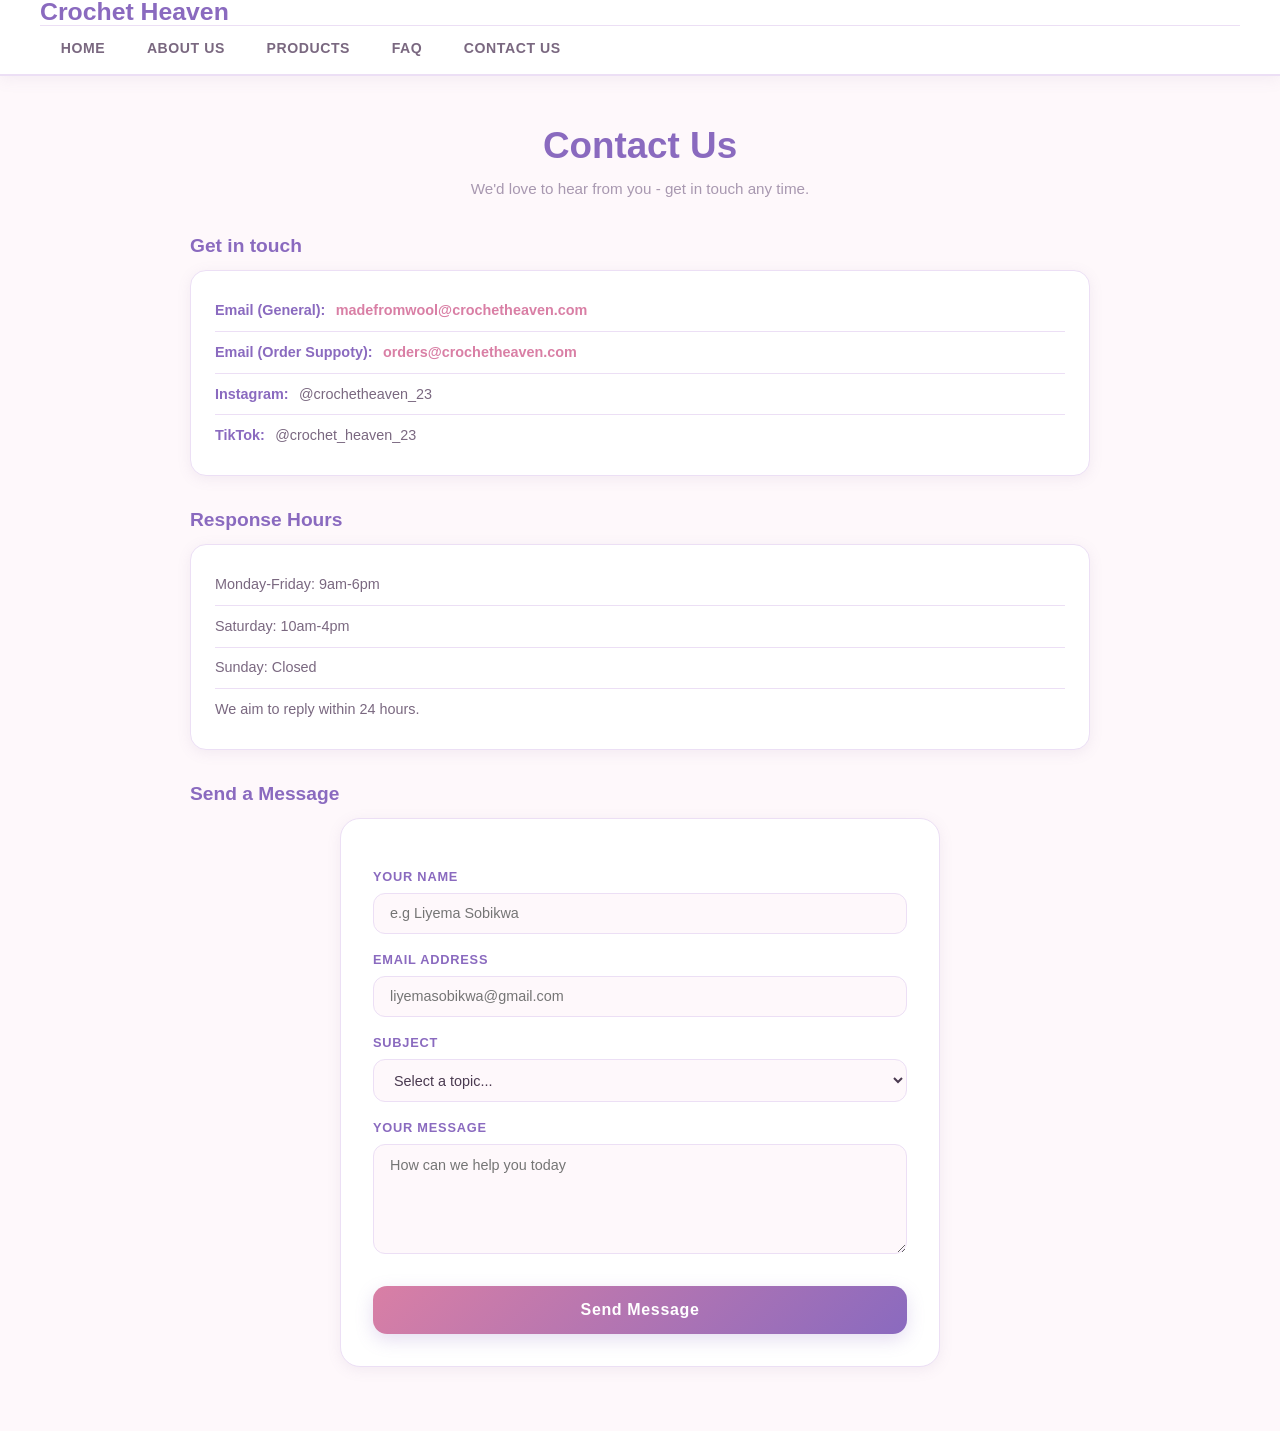
==== contactus.html @ 19e0e8fe "Add all HTML pages to root with corrected CSS and navigation paths" ====
<!DOCTYPE html>
<html lang="en">
<head>
    <meta charset="UTF-8" />
    <meta name="viewport" content="width=device-width, initial-scale=1.0" />
    <link rel="stylesheet" href="./style.css" />
    <title>Contact Us - Crochet Heaven</title>
</head>

<body>
    <header>
        <h1>Crochet Heaven</h1>
        <nav>
            <ul>
                <li><a href="./index.html">Home</a></li>
                <li><a href="./about.html">About Us</a></li>
                <li><a href="./products.html">Products</a></li>
                <li><a href="./FAQ.html">FAQ</a></li>
                <li><a href="./contactus.html">Contact Us</a></li>
            </ul>
        </nav>
    </header>

    <main>
        <section id="contact">
    <h2>Contact Us</h2>
    <p>We'd love to hear from you - get in touch any time.</p>

    <h3>Get in touch</h3>
    <ul>
        <li><strong>Email (General):</strong> <a href="mailto:madefromwool@crochetheaven.com">madefromwool@crochetheaven.com</a></li>
        <li><strong>Email (Order Suppoty):</strong> <a href="mailto:orders@crochetheaven.com">orders@crochetheaven.com</a></li>
        <li><strong>Instagram:</strong> @crochetheaven_23</li>
        <li><strong>TikTok:</strong> @crochet_heaven_23</li>
    </ul>
    <h3>Response Hours</h3>
    <ul>
        <li>Monday-Friday: 9am-6pm</li>
        <li>Saturday: 10am-4pm</li>
        <li>Sunday: Closed</li>
        <li>We aim to reply within 24 hours.</li>
    </ul>

    <h3>Send a Message</h3>
    <form action="#" method="post">

        <label for="contact-name">Your Name</label></br />
        <input type="text" id="contact-name" name="name" placeholder="e.g Liyema Sobikwa" required /><br /><br />

        <label for="contact-email">Email Address</label><br />
        <input type="email" id="contact-email" name="email" placeholder="liyemasobikwa@gmail.com" required /><br /><br />

        <label for="contact-subject">Subject</label>
        <select id="contact-subject" name="subject">
            <option value="">Select a topic...</option>
            <option>General Enquiry</option>
            <option>Order Update</option>
            <option>Custom Order Question</option>
            <option>Returns &amp; Exchanges</option>
            <option>Wholesale / Collaboration</option>
            <option>Other</option>
        </select><br /><br />

        <label for="contact-message">Your Message</label><br />
        <textarea id="contact-message" name="Message" rows="5" cols="40" placeholder="How can we help you today"></textarea><br /><br />

        <button type="submit">Send Message</button>
    </form>
    </section>
    </main>
</body>
</html>
---- style.css ----
:root {
  
  --pink:        #f9d7e3;
  --pink-mid:    #f0b8cc;
  --pink-deep:   #d97fa5;
  --blue:        #cde8f5;
  --blue-mid:    #a8d4eb;
  --blue-deep:   #5fa8cc;
  --lavender:    #ddd0f0;
  --lav-mid:     #c4b0e0;
  --lav-deep:    #8a6abf;
  --bg:          #fef8fb;
  --white:       #ffffff;
  --text:        #4a3a50;
  --text-light:  #7a6880;
  --text-xlight: #a898b0;
  --border:      #ecdff5;
  --shadow:      rgba(140, 110, 160, 0.10);
}




*,
*::before,
*::after {
  margin: 0;
  padding: 0;
  box-sizing: border-box;
}

html {
  scroll-behavior: smooth;
}

body {
  font-family: 'Nunito', sans-serif;
  background-color: var(--bg);
  color: var(--text);
  line-height: 1.6;
  min-height: 100vh;
}

h1, h2, h3, h4, h5, h6 {
  font-family: 'Quicksand', sans-serif;
  font-weight: 700;
  color: var(--lav-deep);
  line-height: 1.2;
}

p {
  color: var(--text-light);
  font-size: 0.95rem;
  line-height: 1.75;
}

a {
  color: var(--pink-deep);
  text-decoration: none;
  transition: color 0.2s;
}

a:hover {
  color: var(--lav-deep);
  text-decoration: underline;
}

img {
  display: block;
  max-width: 100%;
  height: auto;
  border-radius: 12px;
}

ul {
  list-style: none;
}

hr {
  border: none;
  border-top: 1.5px solid var(--border);
  margin: 3rem auto;
  max-width: 900px;
}


/* ── 3. HEADER ─────────────────────────────────────────────── */

header {
  background-color: var(--white);
  border-bottom: 2px solid var(--border);
  padding: 0 2.5rem;
  position: sticky;
  top: 0;
  z-index: 200;
  box-shadow: 0 2px 16px var(--shadow);
}

/* Logo row */
header > div:first-child {
  display: flex;
  align-items: center;
  justify-content: space-between;
  padding: 1rem 0;
  gap: 1rem;
  flex-wrap: wrap;
}

header h1 {
  font-size: 1.55rem;
  color: var(--lav-deep);
  line-height: 1;
}

header > div:first-child > div > p {
  font-size: 0.7rem;
  color: var(--pink-deep);
  letter-spacing: 0.14em;
  text-transform: uppercase;
  font-weight: 600;
}

/* Search bar */
header input[type="text"] {
  border: 1.5px solid var(--lav-mid);
  border-right: none;
  border-radius: 50px 0 0 50px;
  padding: 0.45rem 1rem;
  font-family: 'Nunito', sans-serif;
  font-size: 0.85rem;
  color: var(--text);
  background: var(--bg);
  outline: none;
  width: 190px;
  transition: border-color 0.2s, box-shadow 0.2s;
}

header input[type="text"]:focus {
  border-color: var(--lav-deep);
  box-shadow: 0 0 0 3px rgba(138, 106, 191, 0.12);
}

header input[type="text"]::placeholder {
  color: var(--text-xlight);
}

/* My Account button & Search button share base button styles */
header button {
  background: linear-gradient(135deg, var(--lav-deep), var(--pink-deep));
  color: white;
  border: none;
  cursor: pointer;
  padding: 0.48rem 1rem;
  font-family: 'Nunito', sans-serif;
  font-size: 0.85rem;
  font-weight: 600;
  transition: opacity 0.2s, transform 0.15s;
}

header button:hover {
  opacity: 0.88;
  transform: translateY(-1px);
}

/* Search button — right half */
header > div:nth-child(2) button {
  border-radius: 0 50px 50px 0;
}

/* My Account button — standalone */
header > div:nth-child(3) button {
  background: linear-gradient(135deg, var(--pink-mid), var(--lav-mid));
  color: var(--lav-deep);
  border-radius: 50px;
  padding: 0.5rem 1.2rem;
  font-family: 'Quicksand', sans-serif;
  font-weight: 700;
  box-shadow: 0 2px 8px rgba(196, 176, 224, 0.4);
}

header > div:nth-child(3) button:hover {
  box-shadow: 0 4px 14px rgba(196, 176, 224, 0.5);
}


/* NAVIGATION */

nav {
  border-top: 1px solid var(--border);
}

nav ul {
  display: flex;
  gap: 0;
  padding: 0;
}

nav ul li a {
  display: block;
  text-decoration: none;
  color: var(--text-light);
  font-family: 'Quicksand', sans-serif;
  font-size: 0.88rem;
  font-weight: 600;
  letter-spacing: 0.04em;
  text-transform: uppercase;
  padding: 0.7rem 1.3rem;
  border-bottom: 3px solid transparent;
  transition: color 0.2s, border-color 0.2s;
}

nav ul li a:hover,
nav ul li a.active {
  color: var(--lav-deep);
  border-bottom-color: var(--lav-deep);
  text-decoration: none;
}

/* MAIN & SECTIONS */

main {
  max-width: 1100px;
  margin: 0 auto;
  padding: 0 1.5rem;
}

section {
  padding: 3rem 0 4rem;
}

section h2 {
  font-size: clamp(1.6rem, 4vw, 2.3rem);
  color: var(--lav-deep);
  margin-bottom: 0.5rem;
  text-align: center;
}

section > p:first-of-type {
  text-align: center;
  color: var(--text-xlight);
  margin-bottom: 2rem;
}


/* HOME — HERO */

#home {
  background: linear-gradient(160deg, #fce8f0 0%, #e8d8f5 45%, #cde8f5 100%);
  border-radius: 24px;
  padding: 4.5rem 2.5rem;
  text-align: center;
  margin-top: 2rem;
}

#home h2 {
  font-size: clamp(2rem, 5vw, 3.4rem);
  color: var(--lav-deep);
  margin-bottom: 1rem;
}

#home > p {
  max-width: 500px;
  margin: 0 auto 2.2rem;
  font-size: 1.05rem;
  color: var(--text-light);
}

/* Hero call-to-action buttons */
#home > a button {
  background: linear-gradient(135deg, var(--pink-deep), var(--lav-deep));
  color: white;
  border: none;
  cursor: pointer;
  padding: 0.85rem 2.2rem;
  border-radius: 50px;
  font-family: 'Quicksand', sans-serif;
  font-size: 0.95rem;
  font-weight: 700;
  margin: 0.3rem;
  box-shadow: 0 6px 20px rgba(138, 106, 191, 0.25);
  transition: transform 0.15s, box-shadow 0.2s;
}

#home > a button:hover {
  transform: translateY(-2px);
  box-shadow: 0 10px 26px rgba(138, 106, 191, 0.32);
}

#home > a:last-of-type button {
  background: rgba(255, 255, 255, 0.85);
  color: var(--lav-deep);
  border: 2px solid var(--lav-mid);
  box-shadow: none;
}

#home > a:last-of-type button:hover {
  background: var(--lavender);
}

/* "Why Choose Us" list */
#home h3 {
  font-size: 1.3rem;
  color: var(--lav-deep);
  margin: 2.5rem 0 1.2rem;
}

#home ul {
  display: grid;
  grid-template-columns: repeat(auto-fit, minmax(200px, 1fr));
  gap: 1.2rem;
  max-width: 860px;
  margin: 0 auto;
  text-align: left;
}

#home ul li {
  background: var(--white);
  border-radius: 16px;
  padding: 1.3rem 1.2rem;
  border: 1.5px solid var(--border);
  box-shadow: 0 3px 12px var(--shadow);
  font-size: 0.88rem;
  color: var(--text-light);
  line-height: 1.55;
  transition: transform 0.2s, box-shadow 0.2s;
}

#home ul li:hover {
  transform: translateY(-4px);
  box-shadow: 0 8px 22px rgba(140, 110, 160, 0.14);
}

#home ul li strong {
  display: block;
  color: var(--lav-deep);
  font-family: 'Quicksand', sans-serif;
  font-size: 0.97rem;
  margin-bottom: 0.3rem;
}


/*  ABOUT US */

#about {
  display: grid;
  grid-template-columns: 1fr 1fr;
  gap: 3rem;
  align-items: start;
  text-align: left;
}

#about h2 {
  grid-column: 1 / -1;
  text-align: center;
}

#about h3 {
  font-size: 1.5rem;
  color: var(--lav-deep);
  margin-bottom: 0.9rem;
}

#about p {
  margin-bottom: 0.9rem;
  color: var(--text-light);
}

/* Tags list */
#about ul {
  display: flex;
  flex-wrap: wrap;
  gap: 0.5rem;
  margin-top: 1rem;
}

#about ul li {
  background: var(--lavender);
  color: var(--lav-deep);
  padding: 0.28rem 0.9rem;
  border-radius: 50px;
  font-size: 0.78rem;
  font-weight: 700;
  letter-spacing: 0.04em;
}

@media (max-width: 640px) {
  #about {
    grid-template-columns: 1fr;
  }
}


/*  PRODUCTS */

#products {
  text-align: center;
}

#products article {
  display: inline-block;
  vertical-align: top;
  width: calc(25% - 1.2rem);
  margin: 0.6rem;
  background: var(--white);
  border-radius: 20px;
  overflow: hidden;
  border: 1.5px solid var(--border);
  box-shadow: 0 3px 14px var(--shadow);
  text-align: left;
  transition: transform 0.2s, box-shadow 0.2s;
}

#products article:hover {
  transform: translateY(-6px);
  box-shadow: 0 14px 32px rgba(140, 110, 160, 0.16);
}

#products article img {
  width: 100%;
  height: 200px;
  object-fit: cover;
  border-radius: 0;
  background: var(--lavender);
}

#products article h3 {
  font-size: 1rem;
  color: var(--lav-deep);
  padding: 0.8rem 1rem 0.2rem;
}

#products article p {
  padding: 0 1rem;
  font-size: 0.8rem;
  color: var(--text-xlight);
  line-height: 1.4;
}

/* Price list item */
#products article p:last-of-type {
  padding-bottom: 0.8rem;
}

#products article p strong {
  color: var(--pink-deep);
  font-size: 1rem;
}

/* Bestseller / New badge — first strong in first p */
#products article p:first-of-type strong {
  display: inline-block;
  background: linear-gradient(135deg, var(--pink-mid), var(--lav-mid));
  color: white;
  font-size: 0.67rem;
  padding: 0.18rem 0.65rem;
  border-radius: 50px;
  letter-spacing: 0.06em;
  text-transform: uppercase;
}

#products article button {
  display: block;
  margin: 0 1rem 1rem;
  background: linear-gradient(135deg, var(--blue-mid), var(--lav-mid));
  color: white;
  border: none;
  cursor: pointer;
  padding: 0.42rem 1rem;
  border-radius: 50px;
  font-family: 'Quicksand', sans-serif;
  font-size: 0.8rem;
  font-weight: 700;
  transition: opacity 0.2s, transform 0.15s;
}

#products article button:hover {
  opacity: 0.88;
  transform: scale(1.04);
}

@media (max-width: 900px) {
  #products article { width: calc(50% - 1.2rem); }
}

@media (max-width: 540px) {
  #products article { width: 100%; margin: 0.6rem 0; }
}


/*FORMS (Custom Order & Contact) */

section form {
  max-width: 600px;
  margin: 0 auto;
  background: var(--white);
  border-radius: 20px;
  padding: 2rem;
  border: 1.5px solid var(--border);
  box-shadow: 0 3px 14px var(--shadow);
}

section form label {
  display: block;
  font-size: 0.8rem;
  font-weight: 700;
  color: var(--lav-deep);
  letter-spacing: 0.06em;
  text-transform: uppercase;
  margin-bottom: 0.35rem;
  margin-top: 1rem;
}

section form input[type="text"],
section form input[type="email"],
section form select,
section form textarea {
  width: 100%;
  padding: 0.72rem 1rem;
  border: 1.5px solid var(--border);
  border-radius: 12px;
  background: var(--bg);
  color: var(--text);
  font-family: 'Nunito', sans-serif;
  font-size: 0.9rem;
  outline: none;
  transition: border-color 0.2s, box-shadow 0.2s;
}

section form input:focus,
section form select:focus,
section form textarea:focus {
  border-color: var(--lav-mid);
  box-shadow: 0 0 0 3px rgba(196, 176, 224, 0.25);
}

section form textarea {
  resize: vertical;
  min-height: 110px;
}

section form br {
  display: none;
}

section form button[type="submit"] {
  display: block;
  width: 100%;
  margin-top: 1.5rem;
  background: linear-gradient(135deg, var(--pink-deep), var(--lav-deep));
  color: white;
  border: none;
  cursor: pointer;
  padding: 0.95rem;
  border-radius: 14px;
  font-family: 'Quicksand', sans-serif;
  font-size: 1rem;
  font-weight: 700;
  letter-spacing: 0.04em;
  box-shadow: 0 6px 18px rgba(138, 106, 191, 0.22);
  transition: transform 0.15s, box-shadow 0.2s;
}

section form button[type="submit"]:hover {
  transform: translateY(-2px);
  box-shadow: 0 10px 24px rgba(138, 106, 191, 0.3);
}

/* "How it works" info paragraph above form */
#custom p strong {
  color: var(--pink-deep);
}

#custom > p:nth-of-type(2) {
  max-width: 600px;
  margin: 0 auto 1.5rem;
  background: linear-gradient(135deg, var(--pink), var(--lavender));
  border-left: 4px solid var(--lav-mid);
  border-radius: 12px;
  padding: 1rem 1.2rem;
  font-size: 0.87rem;
  color: var(--lav-deep);
  text-align: left;
}


/* FAQ  */

#faq {
  max-width: 700px;
  margin: 0 auto;
}

#faq h3 {
  font-size: 1rem;
  color: var(--lav-deep);
  background: var(--white);
  border: 1.5px solid var(--border);
  border-radius: 14px 14px 0 0;
  padding: 1rem 1.3rem;
  margin-top: 0.9rem;
  cursor: default;
  box-shadow: 0 2px 8px var(--shadow);
}

#faq h3 + p {
  background: var(--white);
  border: 1.5px solid var(--border);
  border-top: none;
  border-radius: 0 0 14px 14px;
  padding: 0.8rem 1.3rem 1.1rem;
  font-size: 0.9rem;
  color: var(--text-light);
  line-height: 1.75;
  margin-bottom: 0;
  box-shadow: 0 3px 10px var(--shadow);
}


/* CONTACT US */

#contact {
  max-width: 900px;
  margin: 0 auto;
}

#contact h3 {
  font-size: 1.2rem;
  color: var(--lav-deep);
  margin: 2rem 0 0.8rem;
  text-align: left;
}

/* Contact info list */
#contact ul {
  background: var(--white);
  border-radius: 16px;
  border: 1.5px solid var(--border);
  padding: 1.2rem 1.5rem;
  box-shadow: 0 3px 14px var(--shadow);
  margin-bottom: 1.5rem;
}

#contact ul li {
  padding: 0.55rem 0;
  border-bottom: 1px solid var(--border);
  font-size: 0.9rem;
  color: var(--text-light);
}

#contact ul li:last-child {
  border-bottom: none;
}

#contact ul li strong {
  color: var(--lav-deep);
  margin-right: 0.4rem;
}

#contact ul li a {
  color: var(--pink-deep);
  font-weight: 600;
}

#contact ul li a:hover {
  color: var(--lav-deep);
}


/*  FOOTER */

footer {
  background: linear-gradient(135deg, var(--lav-deep), #7056a8);
  color: rgba(255, 255, 255, 0.85);
  text-align: center;
  padding: 2.5rem 2rem;
  margin-top: 4rem;
}

footer p {
  color: rgba(255, 255, 255, 0.75);
  font-size: 0.85rem;
  line-height: 1.8;
}

footer strong {
  font-family: 'Quicksand', sans-serif;
  font-size: 1.1rem;
  color: white;
}

footer a {
  color: rgba(255, 255, 255, 0.75);
}

footer a:hover {
  color: white;
  text-decoration: underline;
}


/*  RESPONSIVE  */

@media (max-width: 768px) {
  header {
    padding: 0 1.2rem;
  }

  header > div:first-child {
    flex-direction: column;
    align-items: flex-start;
    gap: 0.8rem;
  }

  nav ul {
    flex-wrap: wrap;
  }

  nav ul li a {
    padding: 0.6rem 0.8rem;
    font-size: 0.78rem;
  }

  main {
    padding: 0 1rem;
  }

  #home {
    padding: 3rem 1.2rem;
  }

  #about {
    grid-template-columns: 1fr;
  }

  section form {
    padding: 1.4rem;
  }
}

@media (max-width: 480px) {
  header input[type="text"] {
    width: 130px;
  }

  #home h2 {
    font-size: 1.8rem;
  }
}
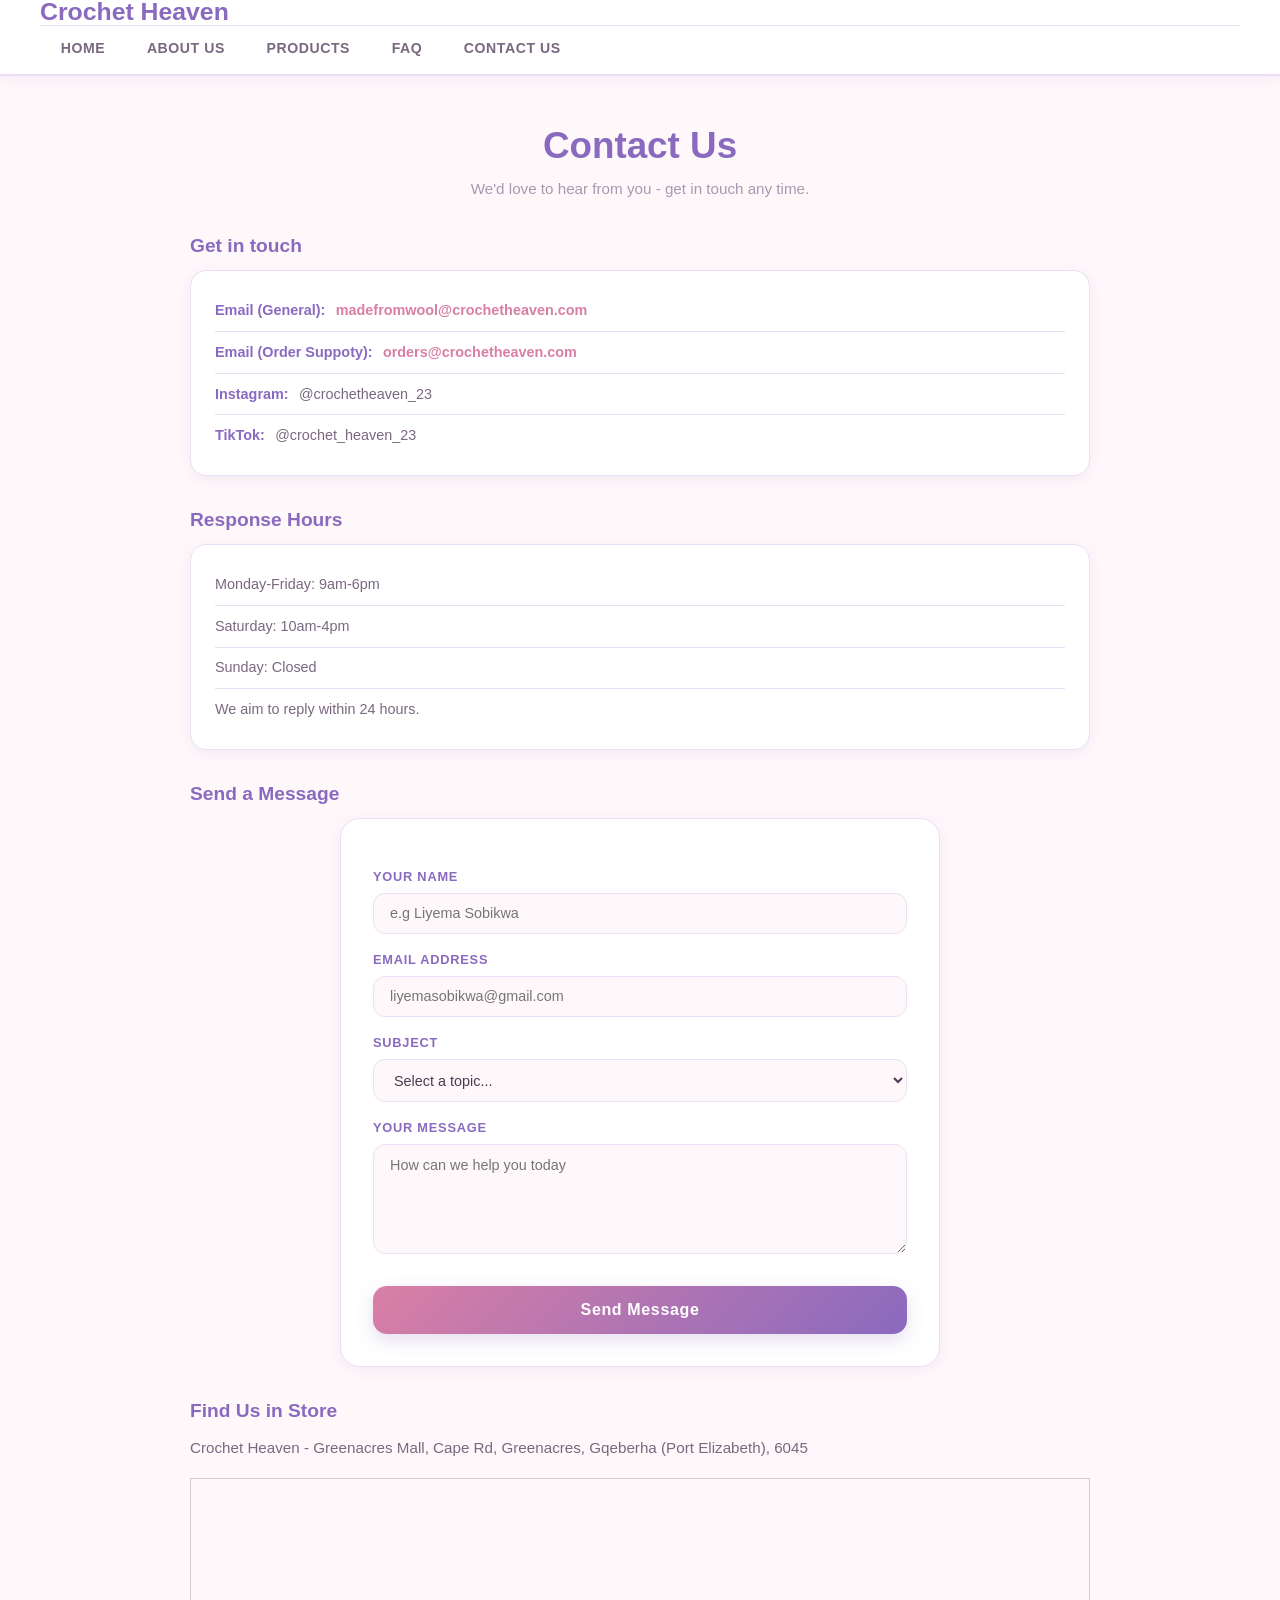
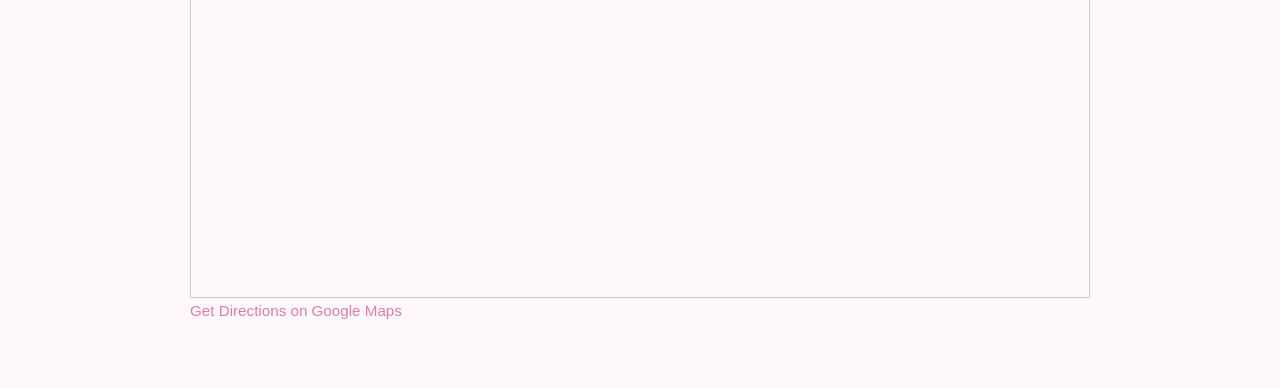
==== commit 8b57db93: "Enhance contact page with store info and map Added store location details and Google Maps integratio" ====
--- a/contactus.html
+++ b/contactus.html
@@ -63,10 +63,28 @@
 
         <label for="contact-message">Your Message</label><br />
         <textarea id="contact-message" name="Message" rows="5" cols="40" placeholder="How can we help you today"></textarea><br /><br />
+        
 
         <button type="submit">Send Message</button>
     </form>
+        <h3>Find Us in Store</h3>
+        <p>Crochet Heaven - Greenacres Mall, Cape Rd, Greenacres, Gqeberha (Port Elizabeth), 6045</p>
+        <iframe
+            src="https://maps.app.goo.gl/o64NDtRXvj7MPr3e8"
+            width="100%"
+            height="420"
+            style="border:1px solid #ccc; display:block; margin-top:1rem;"
+            allowfullscreen
+            loading="lazy"
+            title="Greenacres Mall, Gqeberha">
+        </iframe>
+        <p>
+            <a href="https://maps.app.goo.gl/o64NDtRXvj7MPr3e8" target="_blank" rel="noopener">
+                Get Directions on Google Maps
+            </a> 
+        </p>
+    
     </section>
     </main>
 </body>
-</html>+</html>
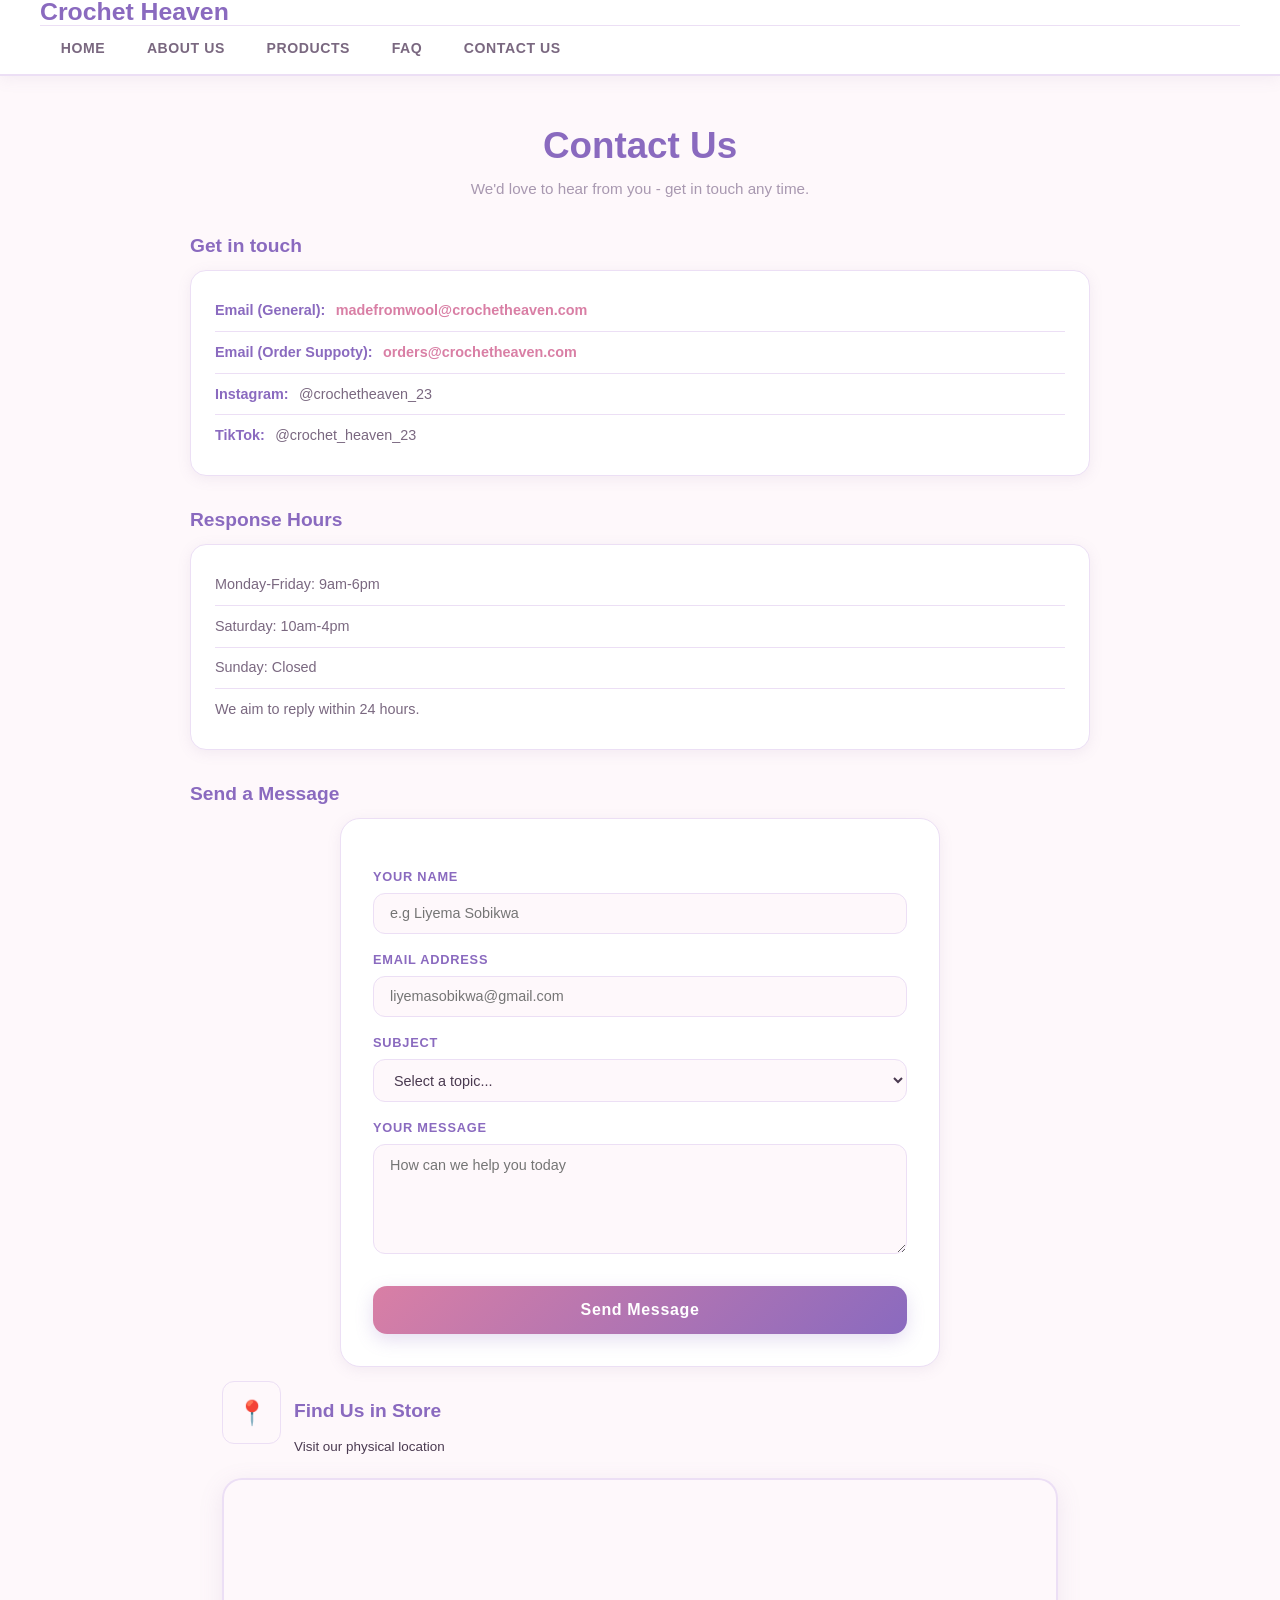
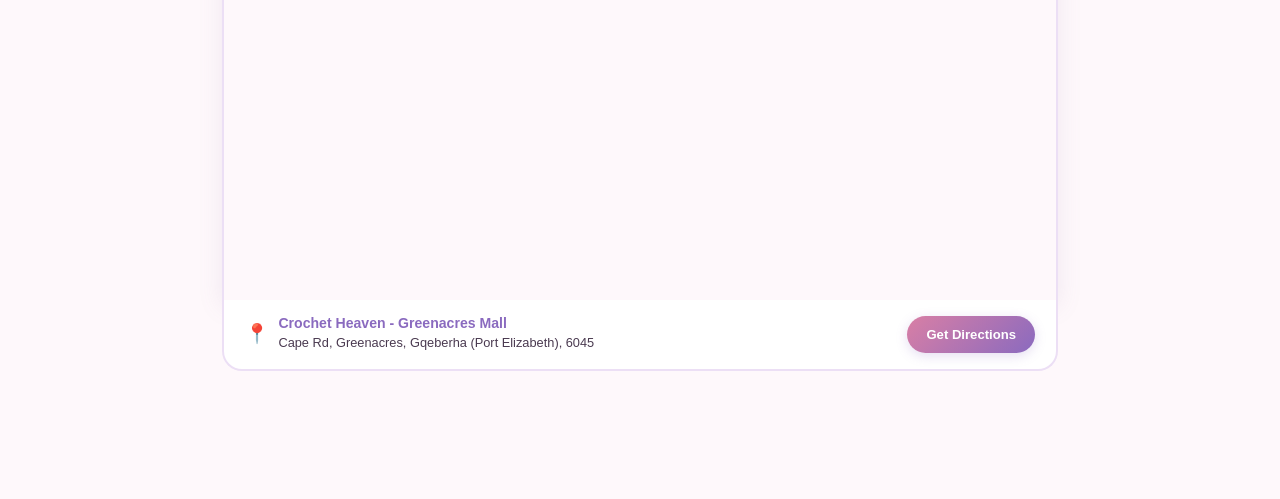
==== commit de369e61: "Update: Add CSS classes to map section for proper styling" ====
--- a/contactus.html
+++ b/contactus.html
@@ -67,22 +67,36 @@
 
         <button type="submit">Send Message</button>
     </form>
-        <h3>Find Us in Store</h3>
-        <p>Crochet Heaven - Greenacres Mall, Cape Rd, Greenacres, Gqeberha (Port Elizabeth), 6045</p>
-        <iframe
-            src="https://maps.app.goo.gl/o64NDtRXvj7MPr3e8"
-            width="100%"
-            height="420"
-            style="border:1px solid #ccc; display:block; margin-top:1rem;"
-            allowfullscreen
-            loading="lazy"
-            title="Greenacres Mall, Gqeberha">
-        </iframe>
-        <p>
-            <a href="https://maps.app.goo.gl/o64NDtRXvj7MPr3e8" target="_blank" rel="noopener">
-                Get Directions on Google Maps
-            </a> 
-        </p>
+    
+    <div class="map-section">
+        <div class="map-header">
+            <div class="map-pin-badge">📍</div>
+            <div>
+                <h3>Find Us in Store</h3>
+                <p>Visit our physical location</p>
+            </div>
+        </div>
+        
+        <div class="map-container">
+            <iframe
+                src="https://maps.google.com/maps?q=Greenacres%20Mall,%20Cape%20Rd,%20Greenacres,%20Gqeberha&t=&z=13&ie=UTF8&iwloc=&output=embed"
+                title="Greenacres Mall, Gqeberha">
+            </iframe>
+        </div>
+        
+        <div class="map-footer">
+            <div class="map-address">
+                <span>📍</span>
+                <div>
+                    <h4>Crochet Heaven - Greenacres Mall</h4>
+                    <p>Cape Rd, Greenacres, Gqeberha (Port Elizabeth), 6045</p>
+                </div>
+            </div>
+            <a href="https://maps.app.goo.gl/o64NDtRXvj7MPr3e8" target="_blank" rel="noopener" class="btn-directions">
+                Get Directions
+            </a>
+        </div>
+    </div>
     
     </section>
     </main>
--- a/style.css
+++ b/style.css
@@ -667,6 +667,51 @@
   color: var(--lav-deep);
 }
 
+/* ── MAP ── */
+    .map-section {
+      max-width:940px; margin:0 auto; padding:0 2rem 4rem;
+    }
+    .map-header {
+      display:flex; align-items:center; gap:0.8rem;
+      margin-bottom:1.2rem;
+    }
+    .map-header h3 { font-size:1.25rem; color:var(--lav-deep); }
+    .map-header p  { font-size:0.84rem; color:var(--xmuted); margin-top:0.15rem; }
+    .map-pin-badge {
+      background:linear-gradient(135deg,var(--pink),var(--lav));
+      border-radius:12px; padding:0.7rem 0.85rem;
+      font-size:1.5rem; flex-shrink:0;
+      border:1.5px solid var(--border);
+    }
+    .map-container {
+      border-radius:20px 20px 0 0; overflow:hidden;
+      border:2px solid var(--border); border-bottom:none;
+      box-shadow:0 6px 24px rgba(140,110,160,0.13);
+    }
+    .map-container iframe {
+      display:block; width:100%; height:420px; border:none;
+    }
+    .map-footer {
+      display:flex; align-items:center; justify-content:space-between;
+      flex-wrap:wrap; gap:0.8rem;
+      background:var(--white); border:2px solid var(--border);
+      border-top:none; border-radius:0 0 20px 20px;
+      padding:0.95rem 1.3rem;
+    }
+    .map-address { display:flex; align-items:center; gap:0.6rem; }
+    .map-address span:first-child { font-size:1.2rem; }
+    .map-address div h4 { font-size:0.88rem; color:var(--lav-deep); }
+    .map-address div p  { font-size:0.8rem; color:var(--xmuted); margin:0; }
+    .btn-directions {
+      background:linear-gradient(135deg,var(--pink-deep),var(--lav-deep));
+      color:white; border:none; cursor:pointer;
+      padding:0.52rem 1.2rem; border-radius:50px;
+      font-family:'Quicksand',sans-serif; font-size:0.82rem; font-weight:700;
+      text-decoration:none; display:inline-flex; align-items:center; gap:0.4rem;
+      box-shadow:0 3px 12px rgba(138,106,191,0.22);
+      transition:transform 0.15s, box-shadow 0.2s;
+    }
+    .btn-directions:hover { transform:translateY(-2px); box-shadow:0 6px 16px rgba(138,106,191,0.3); text-decoration:none; }
 
 /*  FOOTER */
 
@@ -747,4 +792,4 @@
   #home h2 {
     font-size: 1.8rem;
   }
-}+}
